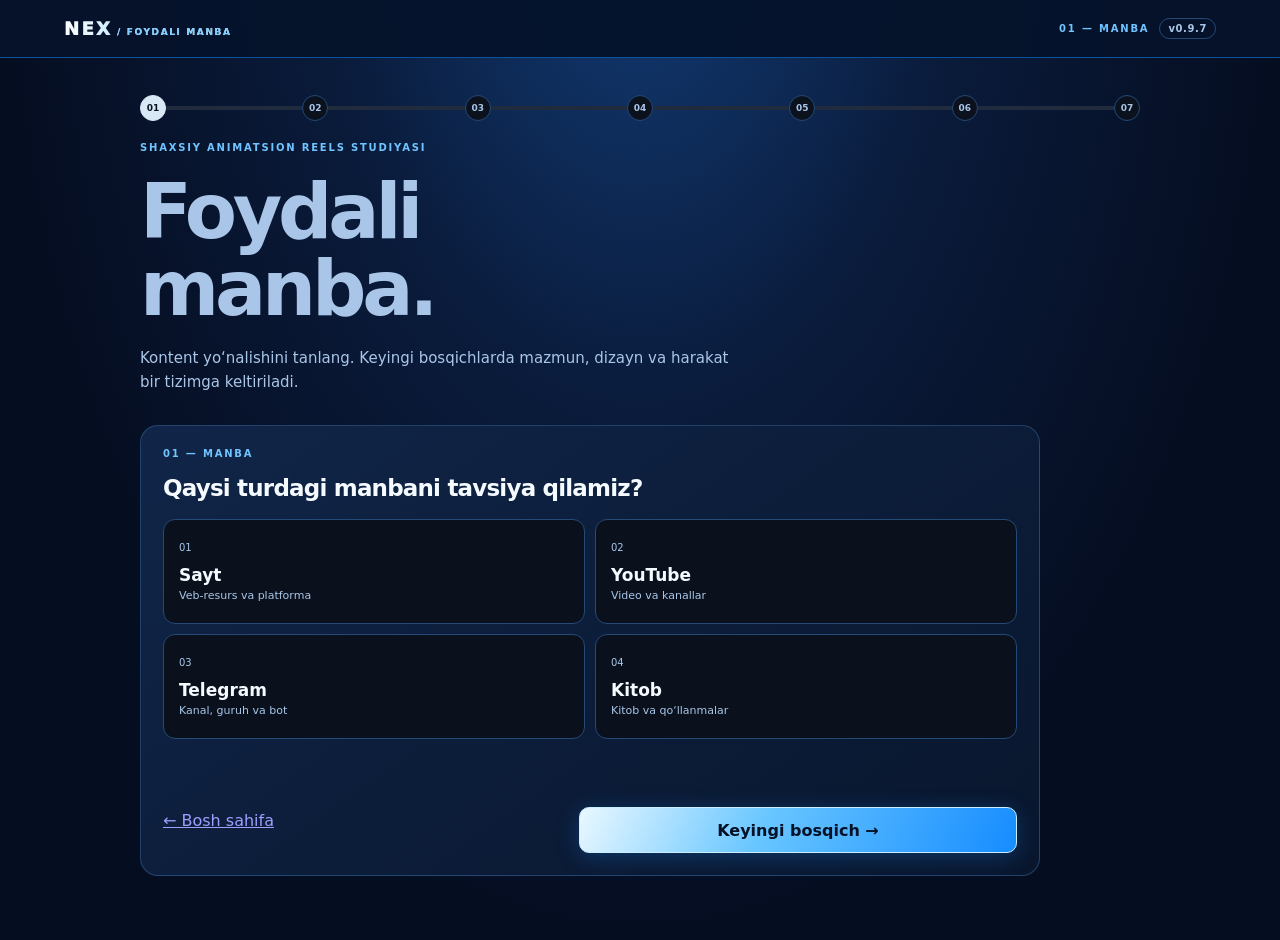
==== foydali-manba/index.html @ 11c009d7 "Refresh FM script cache after removing URL requirement" ====
<!doctype html>
<html lang="uz">
<head>
  <meta charset="utf-8">
  <meta name="viewport" content="width=device-width,initial-scale=1,viewport-fit=cover">
  <meta name="theme-color" content="#080b13">
  <title>NEX — Foydali manba</title>
  <link rel="stylesheet" href="style.css?v=0.9.7">
</head>
<body>
  <header class="topbar">
    <a class="brand" href="../">NEX<span> / FOYDALI MANBA</span></a>
    <span class="topbar-meta"><span id="stepLabel">01 — MANBA</span><span class="app-version">v0.9.7</span></span>
  </header>
  <main>
    <div class="progress-track" aria-label="Bosqichlar">
      <span class="progress-fill" id="progressFill"></span>
      <div class="progress-steps">
        <span class="current" data-progress="1">01</span><span data-progress="2">02</span><span data-progress="3">03</span><span data-progress="4">04</span><span data-progress="5">05</span><span data-progress="6">06</span><span data-progress="7">07</span>
      </div>
    </div>

    <section class="wizard-page active" id="step-1">
      <section class="intro">
        <p class="eyebrow">SHAXSIY ANIMATSION REELS STUDIYASI</p>
        <h1>Foydali manba<span>.</span></h1>
        <p>Kontent yo‘nalishini tanlang. Keyingi bosqichlarda mazmun, dizayn va harakat bir tizimga keltiriladi.</p>
      </section>
      <div class="panel">
        <p class="eyebrow">01 — MANBA</p>
        <h2>Qaysi turdagi manbani tavsiya qilamiz?</h2>
        <div class="category-grid" id="categoryGrid">
          <button class="category" data-category="sayt"><span>01</span><b>Sayt</b><small>Veb-resurs va platforma</small></button>
          <button class="category" data-category="youtube"><span>02</span><b>YouTube</b><small>Video va kanallar</small></button>
          <button class="category" data-category="telegram"><span>03</span><b>Telegram</b><small>Kanal, guruh va bot</small></button>
          <button class="category" data-category="kitob"><span>04</span><b>Kitob</b><small>Kitob va qo‘llanmalar</small></button>
        </div>
        <div class="source-fields" id="sourceFields" hidden>
          <p class="eyebrow">MANBA HAQIDA MA’LUMOT</p>
          <label for="sourceName">Manba nomi *</label>
          <input id="sourceName" maxlength="90" placeholder="Masalan: Khan Academy">
          <label for="sourceSearchQuery">Nima deb qidirish kerak? *</label>
          <input id="sourceSearchQuery" maxlength="160" placeholder="Masalan: boshlovchilar uchun Python darslari">
          <label for="sourceSearchPlace">Qayerdan qidirish kerak? *</label>
          <input id="sourceSearchPlace" maxlength="120" placeholder="Masalan: Google, YouTube, Telegram qidiruvi yoki elektron kutubxona">
          <label for="sourceDirection">Manbaning yo‘nalishi *</label>
          <input id="sourceDirection" maxlength="100" placeholder="Masalan: ta’lim, dasturlash, ilm-fan">
          <label for="sourceDescription">Manba haqida qisqa tavsif *</label>
          <textarea id="sourceDescription" rows="3" maxlength="260" placeholder="Bu manbada qanday materiallar yoki imkoniyatlar mavjud?"></textarea>
          <label for="sourceBenefit">Tomoshabinga asosiy foydasi *</label>
          <textarea id="sourceBenefit" rows="3" maxlength="240" placeholder="Foydalanuvchi bu manbadan qanday naf oladi?"></textarea>
          <label for="sourceAudience">Kimlar uchun?</label>
          <input id="sourceAudience" maxlength="120" placeholder="Masalan: talabalar, o‘qituvchilar, yangi boshlovchilar">
          <label for="sourceProof">Ishonchlilik dalili yoki tavsiya sababi</label>
          <textarea id="sourceProof" rows="2" maxlength="220" placeholder="Muallif, tashkilot, tajriba, manba sifati yoki tekshirilgan dalil"></textarea>
          <label for="sourceAuthor" id="sourceAuthorLabel">Muallif yoki tashkilot <span class="optional">— ixtiyoriy</span></label>
          <input id="sourceAuthor" maxlength="100" placeholder="Muallif, kanal egasi yoki tashkilot nomi">
          <p class="hint" id="sourceHint">Manba turini tanlang.</p>
          <small class="form-note">* Majburiy maydonlar. Faqat o‘zingiz tekshirgan ma’lumotlarni kiriting.</small>
        </div>
        <p class="form-status" id="sourceStatus" role="status"></p>
        <div class="wizard-actions"><a class="text-link" href="../">← Bosh sahifa</a><button class="primary-btn" id="nextSource">Keyingi bosqich →</button></div>
      </div>
    </section>

    <section class="wizard-page" id="step-2">
      <div class="panel script-panel">
        <p class="eyebrow">02 — SSENARIY</p>
        <h2>Hook’dan yakungacha.</h2>
        <p class="section-copy">Manbaning qiymatini qisqa, aniq va ishonarli tarzda ochib bering.</p>
        <div class="script-field"><div class="field-head"><label for="hook">01 · HOOK — e’tiborni tortish</label><span>Majburiy</span></div><textarea id="hook" rows="3" maxlength="180" placeholder="Tomoshabinni to‘xtatib, qiziqtiradigan boshlanish..."></textarea></div>
        <div class="script-field"><div class="field-head"><label for="reason">02 · SABAB — nima uchun kerak?</label><span>Majburiy</span></div><textarea id="reason" rows="3" maxlength="240" placeholder="Bu manba qanday ehtiyojni qondiradi yoki muammoni hal qiladi?"></textarea></div>
        <div class="script-field"><div class="field-head"><label for="benefit">03 · USTUNLIK — asosiy foyda</label><span>Majburiy</span></div><textarea id="benefit" rows="3" maxlength="260" placeholder="Manbaning eng muhim imkoniyati yoki foydasini yozing..."></textarea></div>
        <div class="script-field"><div class="field-head"><label for="cta">04 · CHORLOV — yakun</label><span>Majburiy</span></div><textarea id="cta" rows="3" maxlength="180" placeholder="Tomoshabinga keyingi qadamni ayting..."></textarea></div>
        <p class="form-status" id="scriptStatus" role="status"></p>
        <div class="wizard-actions"><button class="secondary-btn" data-prev="1">← Orqaga</button><button class="primary-btn" id="nextScript">Davom etish →</button></div>
      </div>
    </section>

    <section class="wizard-page" id="step-3">
      <div class="panel">
        <p class="eyebrow">03 — BAYON USLUBI</p>
        <h2>Tomoshabinga qanday murojaat qilamiz?</h2>
        <p class="section-copy">Matnning ohangi va ma’lumotni yetkazish xarakterini tanlang.</p>
        <div class="choice-grid" id="toneOptions">
          <button class="choice selected" data-value="Jiddiy"><b>Jiddiy</b><small>Ishonchli, aniq va vazmin</small></button>
          <button class="choice" data-value="Ilmiy"><b>Ilmiy</b><small>Dalil va tushunchalarga tayangan</small></button>
          <button class="choice" data-value="Sodda va tushunarli"><b>Sodda va tushunarli</b><small>Oddiy, ravon va hammabop</small></button>
          <button class="choice" data-value="Yumor"><b>Yumor</b><small>Yengil va hazil aralash</small></button>
          <button class="choice" data-value="Tahliliy"><b>Tahliliy</b><small>Taqqoslash va izohga boy</small></button>
          <button class="choice" data-value="Motivatsion"><b>Motivatsion</b><small>Harakatga undovchi</small></button>
          <button class="choice" data-value="Sirli va qiziqarli"><b>Sirli va qiziqarli</b><small>Qiziqish uyg‘otuvchi</small></button>
          <button class="choice" data-value="Falsafiy"><b>Falsafiy</b><small>Chuqur fikr va mulohaza</small></button>
        </div>
        <div class="wizard-actions"><button class="secondary-btn" data-prev="2">← Orqaga</button><button class="primary-btn" data-next="4">Davom etish →</button></div>
      </div>
    </section>

    <section class="wizard-page" id="step-4">
      <div class="panel">
        <p class="eyebrow">04 — VIZUAL TIL</p>
        <h2>Reels qanday ko‘rinishda bo‘ladi?</h2>
        <p class="section-copy">Vizual til kompozitsiya, obyektlar, tipografika va sahna harakatini belgilaydi.</p>
        <div class="choice-grid" id="visualOptions">
          <button class="choice selected" data-value="cinematic"><b>01 · Cinematic 3D</b><small>Hajmli obyektlar, metall material va chuqur kamera</small></button>
          <button class="choice" data-value="kinetic"><b>02 · Kinetic Typography</b><small>Yirik tipografika, qatlamlar va dinamik matn</small></button>
          <button class="choice" data-value="editorial"><b>03 · Editorial / Magazine</b><small>Jurnal maketi, ustunlar va tartibli kompozitsiya</small></button>
          <button class="choice" data-value="future"><b>04 · Futuristic Motion</b><small>HUD panellar, signal chiziqlari va texnologik muhit</small></button>
        </div>
        <div class="wizard-actions"><button class="secondary-btn" data-prev="3">← Orqaga</button><button class="primary-btn" data-next="5">Davom etish →</button></div>
      </div>
    </section>

    <section class="wizard-page" id="step-5">
      <div class="panel">
        <p class="eyebrow">05 — RANG PALETRASI</p>
        <h2>Rang xarakterini tanlang.</h2>
        <p class="section-copy">Ranglar manba mazmuniga mos, matn esa doimo o‘qilishi aniq bo‘lishi kerak.</p>
        <div class="choice-grid palette-options" id="paletteOptions">
          <button class="choice selected" data-value="silver"><i class="swatch silver"></i><b>Arctic Silver</b><small>Muz-ko‘k va xrom-kumush</small></button>
          <button class="choice" data-value="blue"><i class="swatch blue"></i><b>Electric Blue</b><small>Elektr ko‘k va yorqin oq</small></button>
          <button class="choice" data-value="violet"><i class="swatch violet"></i><b>Royal Violet</b><small>Binafsha va kumush</small></button>
          <button class="choice" data-value="emerald"><i class="swatch emerald"></i><b>Emerald Laser</b><small>Zumrad va oq metall</small></button>
          <button class="choice" data-value="solar"><i class="swatch solar"></i><b>Solar Chrome</b><small>Quyosh oltini va oq metall</small></button>
        </div>
        <div class="wizard-actions"><button class="secondary-btn" data-prev="4">← Orqaga</button><button class="primary-btn" data-next="6">Davom etish →</button></div>
      </div>
    </section>

    <section class="wizard-page" id="step-6">
      <div class="panel">
        <p class="eyebrow">06 — ANIMATSIYA</p>
        <h2>Sahnadagi harakat qanday bo‘lsin?</h2>
        <p class="section-copy">Tanlov 3D obyektning aylanishi, kamera ritmi va matn kirish tezligiga ta’sir qiladi.</p>
        <div class="choice-grid" id="motionOptions">
          <button class="choice selected" data-value="Silliq"><b>Silliq</b><small>Yumshoq va sekin harakat</small></button>
          <button class="choice" data-value="Dinamik"><b>Dinamik</b><small>Tez, keskin va energiyali</small></button>
          <button class="choice" data-value="Kinematik"><b>Kinematik</b><small>Sokin kamera va chuqur parallax</small></button>
          <button class="choice" data-value="Ijodiy"><b>Ijodiy</b><small>O‘zgaruvchan, noodatiy harakat</small></button>
          <button class="choice" data-value="Aralash"><b>Aralash</b><small>Bir necha harakat ritmi uyg‘unligi</small></button>
        </div>
        <div class="wizard-actions"><button class="secondary-btn" data-prev="5">← Orqaga</button><button class="primary-btn" id="openStudio">Asosiy sahnani ochish →</button></div>
      </div>
    </section>

    <section class="wizard-page studio-page" id="step-7">
      <div class="studio-heading">
        <p class="eyebrow">07 — NEX REELS STUDIO</p>
        <h2>Asosiy sahna.</h2>
        <p>Bu yerda barcha tanlovlaringiz birlashtiriladi. Yuqori sifatli 9:16 yozuv oynasini ochib, telefoningiz ekran yozish funksiyasida saqlashingiz mumkin.</p>
      </div>
      <div class="studio-layout">
        <div class="studio-controls panel">
          <div class="summary" id="summary"></div>
          <p class="form-status" id="studioStatus" role="status" aria-live="polite"></p>
          <label for="sceneText">Sahna matni</label>
          <textarea id="sceneText" rows="4" maxlength="260" placeholder="Tanlangan sahna matnini shu yerda tahrirlang..."></textarea>
          <div class="scene-duration-control">
            <label for="sceneDuration">Sahna davomiyligi</label>
            <div class="duration-row"><input id="sceneDuration" type="range" min="2.5" max="12" step="0.5" value="5"><output id="sceneDurationValue">5,0 soniya</output></div>
            <p class="hint" id="durationSummary">Jami rolik: 25 soniya · 5 sahna</p>
          </div>
          <div class="scene-list" id="sceneList" aria-label="Reels sahnalari"></div>
          <button class="secondary-btn full-btn" id="shuffleBackground" type="button">✧ Yangi kreativ variant</button>
          <div class="studio-playback"><button class="primary-btn" id="startPreview" type="button">▶ Ko‘rishni boshlash</button><button class="secondary-btn full-btn" id="recordMode" type="button">⛶ Ekran yozish rejimi</button></div>
          <p class="hint">Matnni o‘zgartirsangiz, tanlangan sahna darhol yangilanadi.</p>
          <button class="secondary-btn full-btn" id="restartScene">↺ Rolikni boshidan ko‘rish</button>
        </div>
        <aside class="preview-column">
          <div class="preview-heading"><span class="eyebrow">LIVE WEBGL · 9:16</span><span class="live-dot">● REAL-TIME</span></div>
          <div class="reel-frame">
            <canvas id="reel3D" width="360" height="640" aria-label="Haqiqiy 3D sahna"></canvas>
            <canvas id="reelCanvas" width="360" height="640" aria-label="Reels matn qatlami"></canvas>
          </div>
          <div class="timeline"><div id="studioProgress"></div></div>
          <div class="scene-caption"><span id="sceneCounter">SAHNA 01 / 05</span><span id="sceneTime">00:00</span></div>
        </aside>
      </div>
      <div class="actions bottom-actions">
        <button class="secondary-btn" id="backSettings" type="button">Sozlamalarni o‘zgartirish</button>
        <button class="primary-btn" id="newProject" type="button">＋ Yangi loyiha</button>
      </div>
      <div hidden aria-hidden="true">
        <span id="reelCategory"></span><span id="reelHook"></span><span id="reelTitle"></span>
        <span id="reelReason"></span><span id="reelBenefit"></span><span id="reelCta"></span>
      </div>
    </section>
  </main>
  <div class="record-overlay" id="recordOverlay" hidden>
    <div class="record-frame">
      <canvas id="record3D" width="1080" height="1920" aria-label="Ekran yozish uchun yuqori aniqlikdagi 3D sahna"></canvas>
      <canvas id="recordCanvas" width="1080" height="1920" aria-label="Yozuv uchun yuqori aniqlikdagi matn qatlami"></canvas>
    </div>
    <div class="record-controls">
      <span id="recordDuration">25,0 soniya</span>
      <button id="recordPause" type="button" aria-label="Pauza yoki davom ettirish">Ⅱ</button>
      <button id="recordExit" type="button">← Studiyaga qaytish</button>
    </div>
  </div>
  <script type="importmap">
    {"imports":{"three":"https://cdn.jsdelivr.net/npm/three@0.180.0/build/three.module.js"}}
  </script>
  <script type="module" src="app.js?v=0.9.7&fix=20261122-02"></script>
</body>
</html>
---- foydali-manba/style.css ----
@import url("../assets/css/style.css?v=0.9.7");

/* FM — TA umumiy qobig‘idan foydalanadi; quyidagilar faqat modulga xos. */
[hidden]{display:none!important}
.topbar-meta{display:flex;align-items:center;gap:10px}
.app-version{display:inline-flex;align-items:center;border:1px solid var(--line);border-radius:999px;padding:4px 8px;color:var(--muted);font-size:10px;font-weight:800;letter-spacing:.06em}
.step{font-size:10px;letter-spacing:.18em;color:var(--muted);font-weight:800}
.intro{margin-bottom:30px}
.progress-track{height:4px;position:relative;margin:0 0 30px;background:#202b3d;border-radius:99px}
.progress-fill{position:absolute;inset:0 auto 0 0;width:0;background:linear-gradient(90deg,#8ed8ff,#d9e8f5);border-radius:99px;transition:width .3s ease}
.progress-steps{position:absolute;inset:-11px 0 auto;display:flex;justify-content:space-between}
.progress-steps span{width:26px;height:26px;display:grid;place-items:center;border:1px solid var(--line);border-radius:50%;background:#0b111d;color:var(--muted);font-size:9px;font-weight:800;transition:.2s}
.progress-steps span.current,.progress-steps span.done{background:#d9e8f5;border-color:#d9e8f5;color:#08111d}
.wizard-page{display:none;animation:appear .35s ease}
.wizard-page.active{display:block}
.wizard-page>.panel{max-width:900px}
.wizard-page h2{font-size:23px;letter-spacing:-.035em;margin:0 0 18px}
.wizard-actions{display:flex;align-items:center;gap:10px;margin-top:22px}
.wizard-actions>*{flex:1}
.primary-btn,.secondary-btn{min-height:46px;padding:12px 15px;border-radius:10px;font-weight:800;cursor:pointer}
.primary-btn{width:100%;margin-top:20px;border:1px solid #c9efff;background:linear-gradient(115deg,#e9f8ff,#68c6ff 42%,#168cff 100%);color:#041126;box-shadow:0 4px 22px #168cff44}
.primary-btn:hover{filter:brightness(1.08)}
.secondary-btn{border:1px solid #3974ae;background:transparent;color:#eaf7ff}
.secondary-btn:hover{border-color:var(--accent)}
.category-grid{display:grid;grid-template-columns:repeat(2,minmax(0,1fr));gap:10px}
.category{position:relative;text-align:left;min-height:105px;padding:15px;border:1px solid var(--line);border-radius:12px;background:#0a111d;color:var(--text);cursor:pointer;transition:.2s}
.category:hover,.category.selected{border-color:var(--accent);background:#132338;transform:translateY(-1px)}
.category span{display:block;color:var(--muted);font-size:10px;margin-bottom:12px}
.category b,.category small{display:block}
.category b{font-size:17px}
.category small{font-size:11px;color:var(--muted);margin-top:4px}
.source-fields{display:grid;gap:9px;margin-top:20px;padding-top:18px;border-top:1px solid var(--line)}
.source-fields>.eyebrow{margin:0 0 3px;color:var(--accent)}
.source-fields label{margin-top:5px;font-size:12px;font-weight:750;color:#d5deeb}
.source-fields input,.source-fields textarea{width:100%;padding:12px 13px;border:1px solid var(--line);border-radius:9px;background:#080e18;color:var(--text);outline:none}
.source-fields input:focus,.source-fields textarea:focus{border-color:var(--accent)}
.source-fields textarea{min-height:76px;line-height:1.5}
.source-fields small.form-note{color:var(--muted);font-size:11px;line-height:1.5;margin-top:3px}
.optional{font-weight:400;color:var(--muted)}
.form-status{font-size:12px;color:var(--accent);min-height:16px;margin:10px 0 0;line-height:1.5}
.section-copy{color:var(--muted);line-height:1.6;font-size:12px;margin:0 0 4px}
.script-panel{display:grid;gap:12px}
.script-panel>.eyebrow{margin-bottom:0}
.script-panel h2{margin-bottom:0}
.script-field{display:grid;gap:7px}
.field-head{display:flex;justify-content:space-between;align-items:center;gap:10px}
.field-head span{font-size:10px;color:var(--accent)}
.script-field label{font-size:12px;font-weight:750;color:#d5deeb}
.script-field textarea{width:100%;padding:12px 13px;border:1px solid var(--line);border-radius:9px;background:#080e18;color:var(--text);line-height:1.5}
.choice-grid{display:grid;grid-template-columns:repeat(2,minmax(0,1fr));gap:11px;margin-top:18px}
.choice{min-height:90px;padding:16px;text-align:left;border:1px solid var(--line);border-radius:12px;background:#0a111d;color:var(--text);cursor:pointer;transition:.2s}
.choice:hover{border-color:var(--accent);transform:translateY(-1px)}
.choice.selected{border-color:var(--accent);background:#132338;box-shadow:inset 0 0 0 1px #8ed8ff55}
.choice b,.choice small{display:block}
.choice b{font-size:14px;margin-bottom:6px}
.choice small{font-size:11px;line-height:1.5;color:var(--muted)}
.palette-options{grid-template-columns:repeat(3,minmax(0,1fr))}
.swatch{display:block;width:30px;height:8px;margin:0 0 12px;border-radius:20px;background:#8ed8ff}
.swatch.silver{background:linear-gradient(90deg,#0b1a2b,#f8fcff,#73c8ff)}
.swatch.blue{background:linear-gradient(90deg,#06142c,#f4faff,#168cff)}
.swatch.violet{background:linear-gradient(90deg,#160e30,#faf7ff,#9876ff)}
.swatch.emerald{background:linear-gradient(90deg,#061e20,#f2fffc,#00d5b2)}
.swatch.solar{background:linear-gradient(90deg,#211706,#fffcf2,#ffb52e)}
.studio-heading{margin-bottom:20px}
.studio-heading h2{font-size:clamp(28px,5vw,42px);letter-spacing:-.045em;margin:0 0 8px}
.studio-layout{display:grid;grid-template-columns:minmax(0,1fr) 300px;gap:24px;align-items:start}
.studio-controls{display:flex;flex-direction:column;gap:10px;min-width:0}
.studio-controls .summary{padding:13px;border:1px solid #168cff;border-radius:10px;background:#061a38;color:#f4fbff;font-size:12px;line-height:1.7;overflow-wrap:anywhere}
.studio-controls textarea{width:100%;padding:13px 14px;border:1px solid var(--line);border-radius:10px;background:#090e18;color:var(--text);line-height:1.5;resize:vertical}
.studio-controls textarea:focus{border-color:var(--accent)}
.preview-column{width:100%;position:static}
.reel-frame{position:relative;width:100%;max-width:340px;aspect-ratio:9/16;margin-inline:auto;isolation:isolate;overflow:hidden;border:1px solid #168cff;border-radius:12px;background:#020b1d;box-shadow:inset 0 0 0 1px #8bd8ff55,0 0 22px #168cff22}
.reel-frame canvas{position:absolute;inset:0;width:100%;height:100%;display:block}
#reel3D,#record3D{z-index:0}
#reelCanvas,#recordCanvas{z-index:1;pointer-events:none;background:transparent}
.scene-list{display:grid;grid-template-columns:repeat(5,minmax(0,1fr));gap:7px;margin-top:4px}
.scene-chip{min-height:40px;padding:10px 3px;border:1px solid var(--line);border-radius:8px;background:#0b111d;color:var(--muted);font-size:11px;font-weight:750;cursor:pointer}
.scene-chip.active{border-color:var(--accent);color:var(--text);background:#1b1b32}
.scene-duration-control{display:grid;gap:8px;padding:14px;border:1px solid #28517f;border-radius:12px;background:linear-gradient(145deg,#0b1d38,#07152b)}
.scene-duration-control>label{display:block;margin:0 0 4px;color:#f2f8ff;font-weight:800;font-size:13px}
.duration-row{display:flex;align-items:center;gap:12px}
.duration-row input{flex:1;min-width:0;padding:0;accent-color:#75d4ff}
.duration-row output{min-width:88px;text-align:right;color:#9fe4ff;font-size:13px;font-weight:850;font-variant-numeric:tabular-nums}
.scene-duration-control .hint{margin:3px 0 0;color:#a9c6e8;font-size:11px;line-height:1.5}
.studio-playback{display:grid;gap:8px}
.studio-playback .primary-btn{margin:0}
.studio-playback .hint{margin:0}
.studio-timeline{height:4px;overflow:hidden;border-radius:10px;background:#253247}
.studio-timeline span{display:block;width:0;height:100%;background:#8ed8ff;transition:width .08s linear}
.scene-meta{display:flex;align-items:center;justify-content:space-between;gap:10px}
.scene-meta .hint{margin:0;font-variant-numeric:tabular-nums}
.full-btn{width:100%}
#shuffleBackground{border-style:dashed}
#shuffleBackground:active{transform:scale(.99)}
.record-overlay{position:fixed;inset:0;z-index:20;display:grid;place-items:center;background:#000}
.record-overlay[hidden]{display:none!important}
.record-frame{position:relative;width:min(100vw,56.25vh);height:min(100vh,177.78vw);aspect-ratio:9/16;overflow:hidden;background:#080e18;isolation:isolate}
#record3D,#recordCanvas{position:absolute;inset:0;width:100%;height:100%;display:block}
.record-controls{position:fixed;z-index:2;bottom:max(14px,env(safe-area-inset-bottom));left:50%;transform:translateX(-50%);display:flex;align-items:center;gap:12px;padding:10px 14px;border:1px solid #ffffff30;border-radius:12px;background:#080b13e8;white-space:nowrap;opacity:0;visibility:hidden;pointer-events:none;transition:opacity .2s ease,visibility .2s ease}
.record-overlay.controls-visible .record-controls{opacity:1;visibility:visible;pointer-events:auto}
.record-controls span{font-size:10px;letter-spacing:.12em;color:#c5cedd}
.record-controls button{min-width:42px;height:36px;padding:0 14px;border:1px solid #ffffff24;border-radius:9px;background:#263047;color:white;font-weight:700;font-size:12px;cursor:pointer}
.record-controls button:active{transform:scale(.97)}
@media(max-width:700px){
  main{padding-top:34px}
  .studio-layout{display:flex;flex-direction:column;gap:18px}
  .preview-column{order:-1;width:min(100%,310px);margin:0 auto}
  .studio-controls{order:1;width:100%}
  .reel-frame{max-width:310px}
  .wizard-actions{flex-wrap:wrap}
}
@media(max-width:520px){
  main{padding-top:28px}
  .panel{padding:17px}
  .category{min-height:94px}
  .choice-grid{grid-template-columns:1fr}
  .palette-options{grid-template-columns:repeat(2,minmax(0,1fr))}
  .wizard-actions{gap:8px}
  .wizard-actions button{font-size:12px;padding:11px 8px}
  .progress-steps span{width:23px;height:23px;font-size:8px}
}
@media(max-width:420px){
  .record-controls{gap:6px;padding:8px}
  .record-controls button{padding:0 9px;font-size:11px}
}

.preview-heading{display:flex;justify-content:space-between;align-items:center;margin:0 0 12px}
.live-dot{font-size:9px;color:#9be8c3;letter-spacing:.1em}
.bottom-actions .primary-btn,.bottom-actions .secondary-btn{width:auto;flex:1}
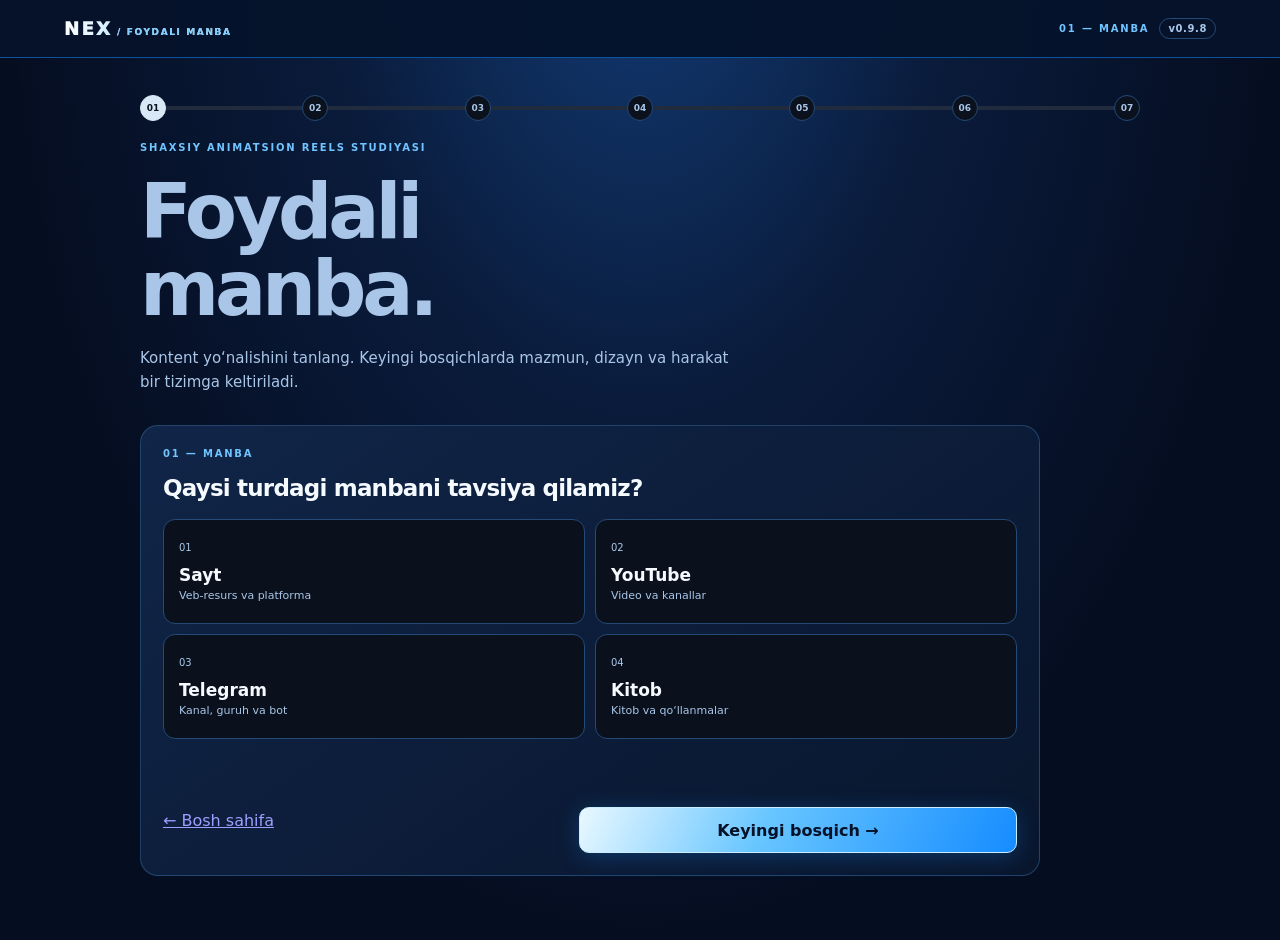
==== commit 5c203d39: "chore: bump studio version and cache key 0.9.8" ====
--- a/foydali-manba/index.html
+++ b/foydali-manba/index.html
@@ -5,12 +5,12 @@
   <meta name="viewport" content="width=device-width,initial-scale=1,viewport-fit=cover">
   <meta name="theme-color" content="#080b13">
   <title>NEX — Foydali manba</title>
-  <link rel="stylesheet" href="style.css?v=0.9.7">
+  <link rel="stylesheet" href="style.css?v=0.9.8">
 </head>
 <body>
   <header class="topbar">
     <a class="brand" href="../">NEX<span> / FOYDALI MANBA</span></a>
-    <span class="topbar-meta"><span id="stepLabel">01 — MANBA</span><span class="app-version">v0.9.7</span></span>
+    <span class="topbar-meta"><span id="stepLabel">01 — MANBA</span><span class="app-version">v0.9.8</span></span>
   </header>
   <main>
     <div class="progress-track" aria-label="Bosqichlar">
@@ -55,6 +55,9 @@
           <textarea id="sourceProof" rows="2" maxlength="220" placeholder="Muallif, tashkilot, tajriba, manba sifati yoki tekshirilgan dalil"></textarea>
           <label for="sourceAuthor" id="sourceAuthorLabel">Muallif yoki tashkilot <span class="optional">— ixtiyoriy</span></label>
           <input id="sourceAuthor" maxlength="100" placeholder="Muallif, kanal egasi yoki tashkilot nomi">
+          <label for="sourcePhoto">Manba rasmi <span class="optional">— ixtiyoriy</span></label>
+          <input id="sourcePhoto" type="file" accept="image/*">
+          <small class="form-note">Tanlangan rasm Reels’ning MANBA sahnasida metall ramka bilan ko‘rsatiladi.</small>
           <p class="hint" id="sourceHint">Manba turini tanlang.</p>
           <small class="form-note">* Majburiy maydonlar. Faqat o‘zingiz tekshirgan ma’lumotlarni kiriting.</small>
         </div>
@@ -200,6 +203,6 @@
   <script type="importmap">
     {"imports":{"three":"https://cdn.jsdelivr.net/npm/three@0.180.0/build/three.module.js"}}
   </script>
-  <script type="module" src="app.js?v=0.9.7&fix=20261122-02"></script>
+  <script type="module" src="app.js?v=0.9.8&fix=20261122-08"></script>
 </body>
 </html>
--- a/foydali-manba/style.css
+++ b/foydali-manba/style.css
@@ -94,7 +94,7 @@
 #shuffleBackground:active{transform:scale(.99)}
 .record-overlay{position:fixed;inset:0;z-index:20;display:grid;place-items:center;background:#000}
 .record-overlay[hidden]{display:none!important}
-.record-frame{position:relative;width:min(100vw,56.25vh);height:min(100vh,177.78vw);aspect-ratio:9/16;overflow:hidden;background:#080e18;isolation:isolate}
+.record-frame{position:relative;width:min(100vw,56.25dvh);height:min(100dvh,177.78vw);aspect-ratio:9/16;overflow:hidden;background:#080e18;isolation:isolate}
 #record3D,#recordCanvas{position:absolute;inset:0;width:100%;height:100%;display:block}
 .record-controls{position:fixed;z-index:2;bottom:max(14px,env(safe-area-inset-bottom));left:50%;transform:translateX(-50%);display:flex;align-items:center;gap:12px;padding:10px 14px;border:1px solid #ffffff30;border-radius:12px;background:#080b13e8;white-space:nowrap;opacity:0;visibility:hidden;pointer-events:none;transition:opacity .2s ease,visibility .2s ease}
 .record-overlay.controls-visible .record-controls{opacity:1;visibility:visible;pointer-events:auto}
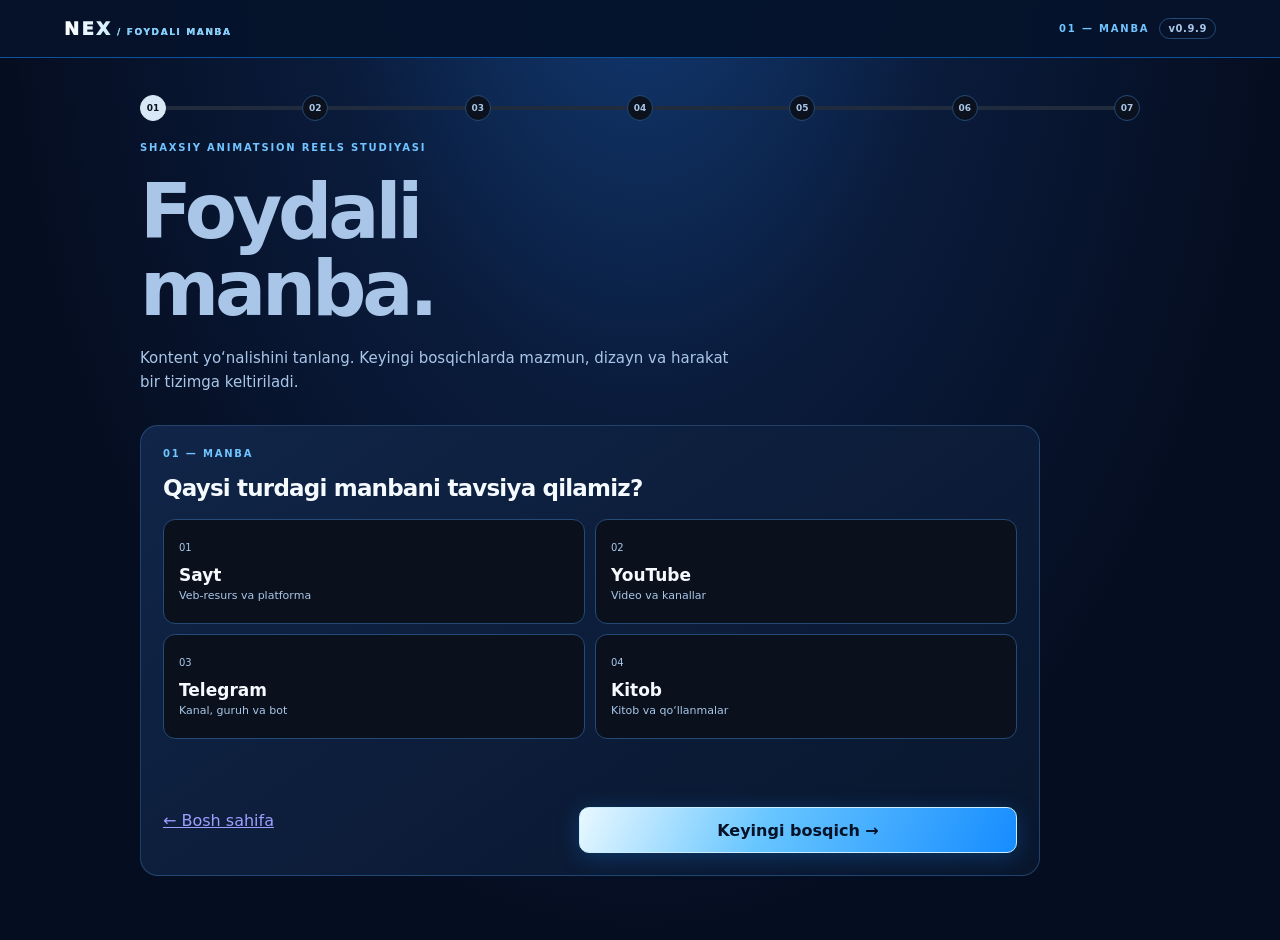
==== commit b88d22f0: "Clean questionnaire fields and wire fallback values" ====
--- a/foydali-manba/index.html
+++ b/foydali-manba/index.html
@@ -5,12 +5,12 @@
   <meta name="viewport" content="width=device-width,initial-scale=1,viewport-fit=cover">
   <meta name="theme-color" content="#080b13">
   <title>NEX — Foydali manba</title>
-  <link rel="stylesheet" href="style.css?v=0.9.8">
+  <link rel="stylesheet" href="style.css?v=0.9.9">
 </head>
 <body>
   <header class="topbar">
     <a class="brand" href="../">NEX<span> / FOYDALI MANBA</span></a>
-    <span class="topbar-meta"><span id="stepLabel">01 — MANBA</span><span class="app-version">v0.9.8</span></span>
+    <span class="topbar-meta"><span id="stepLabel">01 — MANBA</span><span class="app-version">v0.9.9</span></span>
   </header>
   <main>
     <div class="progress-track" aria-label="Bosqichlar">
@@ -45,9 +45,9 @@
           <input id="sourceSearchPlace" maxlength="120" placeholder="Masalan: Google, YouTube, Telegram qidiruvi yoki elektron kutubxona">
           <label for="sourceDirection">Manbaning yo‘nalishi *</label>
           <input id="sourceDirection" maxlength="100" placeholder="Masalan: ta’lim, dasturlash, ilm-fan">
-          <label for="sourceDescription">Manba haqida qisqa tavsif *</label>
+          <label for="sourceDescription">Manba haqida qisqa tavsif <span class="optional">— ixtiyoriy, 02-bosqichdagi SABAB uchun zaxira matn</span></label>
           <textarea id="sourceDescription" rows="3" maxlength="260" placeholder="Bu manbada qanday materiallar yoki imkoniyatlar mavjud?"></textarea>
-          <label for="sourceBenefit">Tomoshabinga asosiy foydasi *</label>
+          <label for="sourceBenefit">Tomoshabinga asosiy foydasi <span class="optional">— ixtiyoriy, 02-bosqichdagi USTUNLIK uchun zaxira matn</span></label>
           <textarea id="sourceBenefit" rows="3" maxlength="240" placeholder="Foydalanuvchi bu manbadan qanday naf oladi?"></textarea>
           <label for="sourceAudience">Kimlar uchun?</label>
           <input id="sourceAudience" maxlength="120" placeholder="Masalan: talabalar, o‘qituvchilar, yangi boshlovchilar">
@@ -59,6 +59,7 @@
           <input id="sourcePhoto" type="file" accept="image/*">
           <small class="form-note">Tanlangan rasm Reels’ning MANBA sahnasida metall ramka bilan ko‘rsatiladi.</small>
           <p class="hint" id="sourceHint">Manba turini tanlang.</p>
+          <small class="form-note">Qidiruv so‘rovi va qidiruv joyi studiya xulosasida izlanish yo‘riqnomasi sifatida saqlanadi. NEX hozircha internetda avtomatik qidiruv bajarmaydi.</small>
           <small class="form-note">* Majburiy maydonlar. Faqat o‘zingiz tekshirgan ma’lumotlarni kiriting.</small>
         </div>
         <p class="form-status" id="sourceStatus" role="status"></p>
@@ -70,10 +71,10 @@
       <div class="panel script-panel">
         <p class="eyebrow">02 — SSENARIY</p>
         <h2>Hook’dan yakungacha.</h2>
-        <p class="section-copy">Manbaning qiymatini qisqa, aniq va ishonarli tarzda ochib bering.</p>
+        <p class="section-copy">Manbaning qiymatini qisqa, aniq va ishonarli tarzda ochib bering. 01-bosqichda tavsif yoki foyda yozilgan bo‘lsa, mos maydon avtomatik to‘ldiriladi.</p>
         <div class="script-field"><div class="field-head"><label for="hook">01 · HOOK — e’tiborni tortish</label><span>Majburiy</span></div><textarea id="hook" rows="3" maxlength="180" placeholder="Tomoshabinni to‘xtatib, qiziqtiradigan boshlanish..."></textarea></div>
-        <div class="script-field"><div class="field-head"><label for="reason">02 · SABAB — nima uchun kerak?</label><span>Majburiy</span></div><textarea id="reason" rows="3" maxlength="240" placeholder="Bu manba qanday ehtiyojni qondiradi yoki muammoni hal qiladi?"></textarea></div>
-        <div class="script-field"><div class="field-head"><label for="benefit">03 · USTUNLIK — asosiy foyda</label><span>Majburiy</span></div><textarea id="benefit" rows="3" maxlength="260" placeholder="Manbaning eng muhim imkoniyati yoki foydasini yozing..."></textarea></div>
+        <div class="script-field"><div class="field-head"><label for="reason">02 · SABAB — nima uchun kerak?</label><span>01-bosqichdagi tavsif bo‘sh bo‘lsa — majburiy</span></div><textarea id="reason" rows="3" maxlength="240" placeholder="Bu manba qanday ehtiyojni qondiradi yoki muammoni hal qiladi?"></textarea></div>
+        <div class="script-field"><div class="field-head"><label for="benefit">03 · USTUNLIK — asosiy foyda</label><span>01-bosqichdagi foyda bo‘sh bo‘lsa — majburiy</span></div><textarea id="benefit" rows="3" maxlength="260" placeholder="Manbaning eng muhim imkoniyati yoki foydasini yozing..."></textarea></div>
         <div class="script-field"><div class="field-head"><label for="cta">04 · CHORLOV — yakun</label><span>Majburiy</span></div><textarea id="cta" rows="3" maxlength="180" placeholder="Tomoshabinga keyingi qadamni ayting..."></textarea></div>
         <p class="form-status" id="scriptStatus" role="status"></p>
         <div class="wizard-actions"><button class="secondary-btn" data-prev="1">← Orqaga</button><button class="primary-btn" id="nextScript">Davom etish →</button></div>
